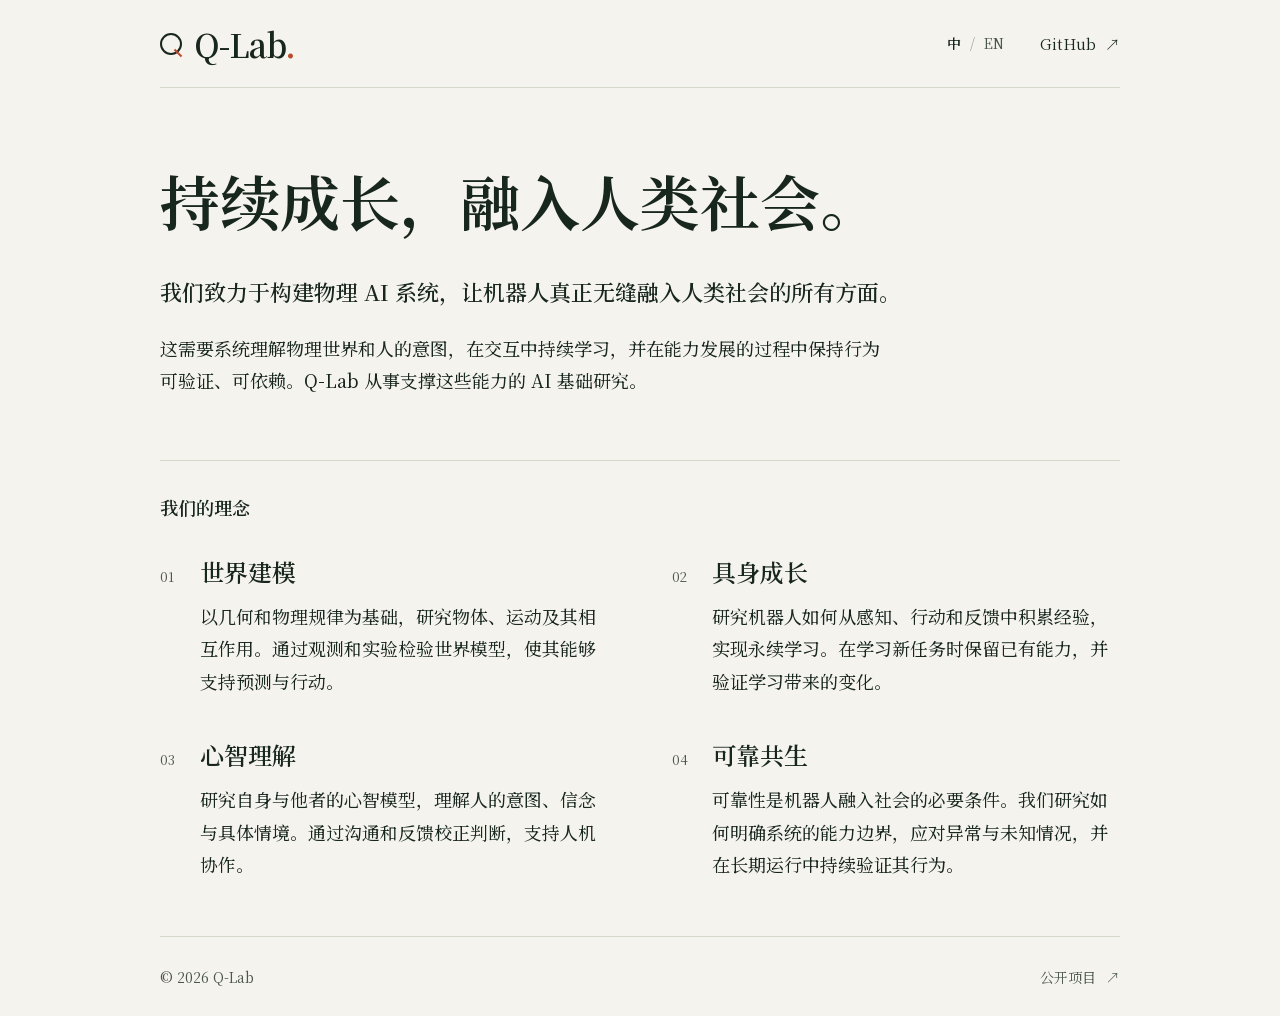
==== index.html @ 6f5ff2e1 "Unify Q-Lab branding and serif typography across the page" ====
<!doctype html>
<html lang="zh-CN">
<head>
  <meta charset="utf-8">
  <meta name="viewport" content="width=device-width, initial-scale=1">
  <meta name="theme-color" content="#f5f3ed">
  <meta property="og:type" content="website">
  <meta property="og:site_name" content="Q-Lab">
  <link rel="icon" href="assets/favicon.svg" type="image/svg+xml">
  <link rel="preload" href="assets/fonts/qlab-serif.woff2?v=cad519ae6835" as="font" type="font/woff2" crossorigin>
  <link rel="stylesheet" href="style.css?v=591c46bcdbbb">
  <script src="main.js" defer></script>
  <title>Q-Lab · 持续成长，融入人类社会</title>
  <meta name="description" content="通过我们的物理 AI 系统，让机器人真正无缝融入人类社会的所有方面。">
  <link rel="canonical" href="https://qlab-ai.org/">
  <meta property="og:title" content="Q-Lab · 持续成长，融入人类社会">
  <meta property="og:description" content="通过我们的物理 AI 系统，让机器人真正无缝融入人类社会的所有方面。">
  <meta property="og:url" content="https://qlab-ai.org/">
</head>
<body data-title-zh="Q-Lab · 持续成长，融入人类社会" data-title-en="Q-Lab · Continual learning, part of human society" data-description-zh="通过我们的物理 AI 系统，让机器人真正无缝融入人类社会的所有方面。" data-description-en="Our vision is to enable robots to integrate seamlessly into every aspect of human society through our physical AI systems.">
  <a class="skip-link" href="#main" data-zh="跳至主要内容" data-en="Skip to content">跳至主要内容</a>
  <header class="header wrap">
    <a class="wordmark" href="#main" aria-label="Q-Lab"><span class="q-mark" aria-hidden="true"></span>Q-Lab<span class="wordmark-dot">.</span></a>
    <div class="header-actions">
      <button class="language" id="language" type="button" aria-label="Switch to English"><span class="language-active">中</span><span class="language-divider">/</span><span>EN</span></button>
      <a class="github-link" href="https://github.com/Qingyan-QLab" target="_blank" rel="noopener noreferrer">GitHub <span aria-hidden="true">↗</span></a>
    </div>
  </header>
  <main id="main" class="wrap">
    <section class="intro" aria-labelledby="hero-title">
      <div class="intro-copy">
        <h1 id="hero-title"><span data-zh="持续成长，" data-en="Learning continually. ">持续成长，</span><span data-zh="融入人类社会。" data-en="Becoming part of human society.">融入人类社会。</span></h1>
        <p class="intro-lead" data-zh="我们致力于构建物理 AI 系统，让机器人真正无缝融入人类社会的所有方面。" data-en="We aim to build physical AI systems that enable robots to integrate seamlessly into every aspect of human society.">我们致力于构建物理 AI 系统，让机器人真正无缝融入人类社会的所有方面。</p>
        <p class="intro-mission" data-zh="这需要系统理解物理世界和人的意图，在交互中持续学习，并在能力发展的过程中保持行为可验证、可依赖。Q-Lab 从事支撑这些能力的 AI 基础研究。" data-en="This requires systems to understand the physical world and human intentions, learn continually through interaction, and remain verifiable and reliable as their capabilities develop. Q-Lab conducts fundamental AI research to support these capabilities.">这需要系统理解物理世界和人的意图，在交互中持续学习，并在能力发展的过程中保持行为可验证、可依赖。Q-Lab 从事支撑这些能力的 AI 基础研究。</p>
      </div>
    </section>
    <section class="philosophy" id="philosophy" aria-labelledby="philosophy-title">
      <h2 id="philosophy-title" data-zh="我们的理念" data-en="Our philosophy">我们的理念</h2>
      <ol class="principles">
      <li class="principle" id="principle-1">
        <span class="item-number" aria-hidden="true">01</span>
        <div>
          <h3 data-zh="世界建模" data-en="World modeling">世界建模</h3>
          <p data-zh="以几何和物理规律为基础，研究物体、运动及其相互作用。通过观测和实验检验世界模型，使其能够支持预测与行动。" data-en="We study objects, motion, and their interactions through geometry and physics. We test world models against observations and experiments to support prediction and action.">以几何和物理规律为基础，研究物体、运动及其相互作用。通过观测和实验检验世界模型，使其能够支持预测与行动。</p>
        </div>
      </li>
      <li class="principle" id="principle-2">
        <span class="item-number" aria-hidden="true">02</span>
        <div>
          <h3 data-zh="具身成长" data-en="Embodied learning">具身成长</h3>
          <p data-zh="研究机器人如何从感知、行动和反馈中积累经验，实现永续学习。在学习新任务时保留已有能力，并验证学习带来的变化。" data-en="We study how robots can learn continually from perception, action, and feedback, retaining existing skills as they acquire new ones and evaluating how their capabilities change.">研究机器人如何从感知、行动和反馈中积累经验，实现永续学习。在学习新任务时保留已有能力，并验证学习带来的变化。</p>
        </div>
      </li>
      <li class="principle" id="principle-3">
        <span class="item-number" aria-hidden="true">03</span>
        <div>
          <h3 data-zh="心智理解" data-en="Understanding minds">心智理解</h3>
          <p data-zh="研究自身与他者的心智模型，理解人的意图、信念与具体情境。通过沟通和反馈校正判断，支持人机协作。" data-en="We study mental models of self and others to understand intentions, beliefs, and context. Communication and feedback help refine these models for human–robot collaboration.">研究自身与他者的心智模型，理解人的意图、信念与具体情境。通过沟通和反馈校正判断，支持人机协作。</p>
        </div>
      </li>
      <li class="principle" id="principle-4">
        <span class="item-number" aria-hidden="true">04</span>
        <div>
          <h3 data-zh="可靠共生" data-en="Reliable coexistence">可靠共生</h3>
          <p data-zh="可靠性是机器人融入社会的必要条件。我们研究如何明确系统的能力边界，应对异常与未知情况，并在长期运行中持续验证其行为。" data-en="Reliability is a prerequisite for robots to become part of society. We study how to establish capability limits, respond to unexpected situations, and verify system behavior over long-term operation.">可靠性是机器人融入社会的必要条件。我们研究如何明确系统的能力边界，应对异常与未知情况，并在长期运行中持续验证其行为。</p>
        </div>
      </li>
      </ol>
    </section>
  </main>
  <footer class="footer wrap">
    <p>© 2026 Q-Lab</p>
    <a href="https://github.com/Qingyan-QLab" target="_blank" rel="noopener noreferrer"><span data-zh="公开项目" data-en="Public projects">公开项目</span> <span aria-hidden="true">↗</span></a>
  </footer>
</body>
</html>
---- style.css ----
@charset "UTF-8";
/* Self-hosted, OFL-licensed subsets. Sources and regeneration: assets/fonts/README.md. */
@font-face {
  font-family: "QLab Serif";
  src: url("assets/fonts/qlab-serif.woff2?v=cad519ae6835") format("woff2");
  font-style: normal;
  font-weight: 400 650;
  font-display: swap;
}
@font-face {
  font-family: "QLab Sans Latin";
  src: url("assets/fonts/qlab-sans-latin.woff2?v=7b666ec0c688") format("woff2");
  font-style: normal;
  font-weight: 400 600;
  font-display: swap;
}
@font-face {
  font-family: "QLab Sans CN";
  src: url("assets/fonts/qlab-sans-cn.woff2?v=bc4d0d1b5188") format("woff2");
  font-style: normal;
  font-weight: 400 600;
  font-display: swap;
}
:root {
  --paper: #f5f3ed;
  --ink: #18271e;
  --muted: #4b564c;
  --line: #d4d8cb;
  --accent: #bb4b2a;
  --sans: "QLab Sans Latin", "QLab Sans CN", "PingFang SC", "Microsoft YaHei", sans-serif;
  --display: "QLab Serif", "Songti SC", Georgia, "SimSun", serif;
}
* { box-sizing: border-box; }
html { scroll-behavior: smooth; }
body {
  margin: 0;
  background: var(--paper);
  color: var(--ink);
  font-family: var(--display);
  font-size: 1.125rem;
  line-height: 1.8;
  font-weight: 450;
  font-synthesis: none;
  -webkit-font-smoothing: antialiased;
}
a { color: inherit; text-decoration: none; }
a:hover { color: var(--accent); }
button { font: inherit; color: inherit; cursor: pointer; }
a, button { -webkit-tap-highlight-color: transparent; }
a:focus-visible, button:focus-visible { outline: 2px solid var(--accent); outline-offset: 6px; }
::selection { background: #e8c5ae; color: var(--ink); }
.wrap { width: min(60rem, calc(100% - clamp(2.5rem, 8vw, 6rem))); margin-inline: auto; }
.header { min-height: 5.5rem; display: flex; align-items: center; justify-content: space-between; border-bottom: 1px solid var(--line); font-family: var(--display); font-weight: 400; }
.wordmark { display: inline-flex; align-items: center; font-size: 2rem; font-weight: 600; line-height: 1; letter-spacing: -.035em; }
.wordmark-dot { color: var(--accent); }
.q-mark { position: relative; width: 22px; height: 22px; margin-right: 12px; border: 2px solid var(--ink); border-radius: 50%; }
.q-mark::after { content: ""; position: absolute; height: 10px; width: 2px; bottom: -5px; right: 1px; background: var(--accent); transform: rotate(-45deg); }
.header-actions { display: flex; gap: 2rem; align-items: center; }
.language { display: flex; gap: 9px; align-items: center; min-height: 44px; border: 0; background: transparent; color: var(--muted); font-size: .875rem; line-height: 1.5; padding: 10px 4px; }
.language-active { color: var(--ink); font-weight: 600; }
.language-divider { color: #969d91; }
.github-link { display: flex; align-items: center; gap: 9px; min-height: 44px; font-size: .9375rem; }
.skip-link { position: fixed; top: 12px; left: 16px; z-index: 100; padding: 14px 20px; background: var(--ink); color: white; transform: translateY(-180%); }
.skip-link:focus { transform: translateY(0); }
.intro { padding-block: 4.5rem 4rem; }
h1 { font-family: var(--display); font-size: clamp(2.125rem, 5.8vw, 3.75rem); font-weight: 650; line-height: 1.35; letter-spacing: normal; margin: 0 0 2rem; text-wrap: balance; }
/* Keep each short clause together when possible; wrap only when space requires it. */
h1 span { display: inline-block; max-width: 100%; }
.intro-lead, .intro-mission { margin: 0; }
.intro-lead { max-width: 34em; font-size: 1.375rem; font-weight: 550; line-height: 1.75; }
.intro-mission { max-width: 40em; font-size: 1.125rem; line-height: 1.8; margin-top: 1.25rem; }
.philosophy { border-top: 1px solid var(--line); padding-block: 2rem 3.5rem; }
.philosophy h2 { font-size: 1.125rem; line-height: 1.6; font-weight: 600; margin: 0 0 2rem; color: var(--ink); }
.principles { display: grid; grid-template-columns: repeat(2, minmax(0, 1fr)); column-gap: 4rem; row-gap: 2.5rem; padding: 0; margin: 0; list-style: none; }
.principle { display: grid; grid-template-columns: 1.5rem minmax(0, 1fr); column-gap: 1rem; align-items: baseline; }
.item-number { font: 400 .8125rem/1.5 var(--display); font-variant-numeric: tabular-nums; color: var(--muted); }
.principle h3 { font-size: 1.5rem; font-weight: 600; line-height: 1.5; letter-spacing: normal; margin: 0 0 .625rem; }
.principle p { font-size: 1.125rem; line-height: 1.8; margin: 0; }
.footer { border-top: 1px solid var(--line); min-height: 5rem; display: flex; align-items: center; justify-content: space-between; gap: 1.5rem; color: var(--muted); font: 400 .875rem/1.6 var(--display); }
.footer p { margin: 0; }
.footer a { display: inline-flex; align-items: center; gap: 10px; min-height: 44px; }
/* Chinese uses full-width punctuation and its natural glyph spacing. */
html[lang="zh-CN"] { line-break: strict; word-break: normal; }
/* Latin and Han text need different measures and vertical rhythms. */
html[lang="en"] body { font-weight: 400; }
html[lang="en"] h1 { font-size: clamp(2rem, 5.6vw, 3.5rem); line-height: 1.18; letter-spacing: -.012em; }
html[lang="en"] h1 span { display: block; }
html[lang="en"] .intro-lead { max-width: 62ch; font-size: 1.375rem; font-weight: 500; line-height: 1.55; }
html[lang="en"] .intro-mission { max-width: 68ch; font-size: 1.25rem; line-height: 1.6; }
html[lang="en"] .principle h3 { font-size: 1.5rem; line-height: 1.3; }
html[lang="en"] .principle p { font-size: 1.25rem; line-height: 1.55; }
@media (max-width: 48rem) {
  .header { min-height: 4.75rem; }
  .intro { padding-block: 3rem; }
  .principles { column-gap: 2rem; }
  .principle { column-gap: .75rem; }
}
@media (max-width: 40rem) {
  .header-actions { gap: 1.25rem; }
  .wordmark { font-size: 1.75rem; }
  .q-mark { width: 19px; height: 19px; margin-right: 9px; }
  .intro { padding-block: 2.5rem; }
  h1 { margin-bottom: 1.5rem; }
  .intro-lead { font-size: 1.25rem; }
  .philosophy { padding-block: 1.75rem 2.5rem; }
  .philosophy h2 { margin-bottom: 1.75rem; }
  .principles { grid-template-columns: 1fr; row-gap: 2rem; }
  html[lang="en"] .intro-lead { font-size: 1.25rem; }
  html[lang="en"] .intro-mission, html[lang="en"] .principle p { font-size: 1.1875rem; }
}
@media (prefers-reduced-motion: reduce) { html { scroll-behavior: auto; } }
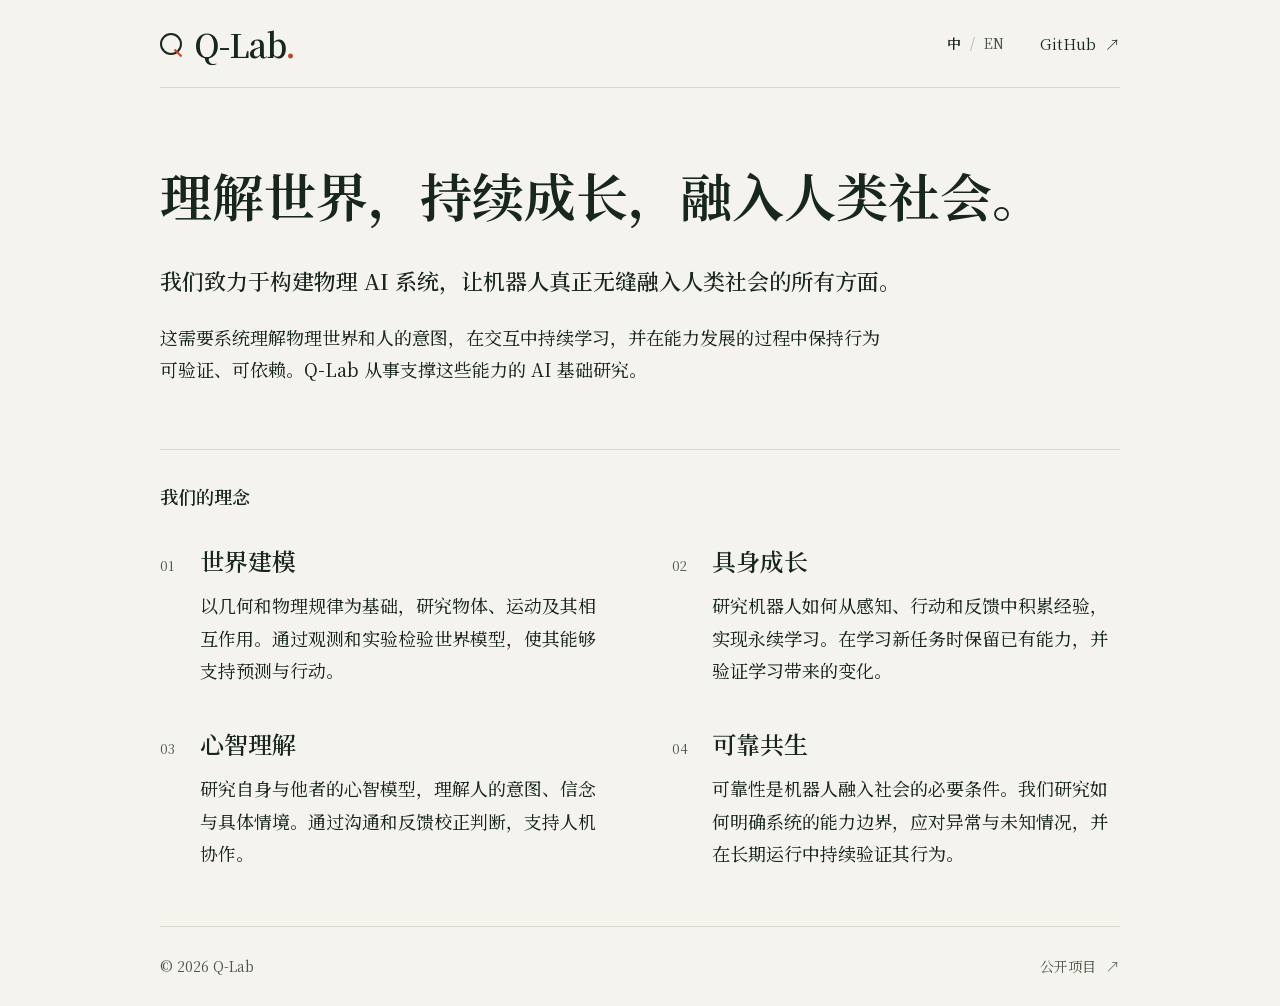
==== commit 815a7d75: "Add understanding the world to the bilingual Q-Lab headline" ====
--- a/index.html
+++ b/index.html
@@ -8,16 +8,16 @@
   <meta property="og:site_name" content="Q-Lab">
   <link rel="icon" href="assets/favicon.svg" type="image/svg+xml">
   <link rel="preload" href="assets/fonts/qlab-serif.woff2?v=cad519ae6835" as="font" type="font/woff2" crossorigin>
-  <link rel="stylesheet" href="style.css?v=591c46bcdbbb">
+  <link rel="stylesheet" href="style.css?v=24652626b5b6">
   <script src="main.js" defer></script>
-  <title>Q-Lab · 持续成长，融入人类社会</title>
+  <title>Q-Lab · 理解世界，持续成长，融入人类社会</title>
   <meta name="description" content="通过我们的物理 AI 系统，让机器人真正无缝融入人类社会的所有方面。">
   <link rel="canonical" href="https://qlab-ai.org/">
-  <meta property="og:title" content="Q-Lab · 持续成长，融入人类社会">
+  <meta property="og:title" content="Q-Lab · 理解世界，持续成长，融入人类社会">
   <meta property="og:description" content="通过我们的物理 AI 系统，让机器人真正无缝融入人类社会的所有方面。">
   <meta property="og:url" content="https://qlab-ai.org/">
 </head>
-<body data-title-zh="Q-Lab · 持续成长，融入人类社会" data-title-en="Q-Lab · Continual learning, part of human society" data-description-zh="通过我们的物理 AI 系统，让机器人真正无缝融入人类社会的所有方面。" data-description-en="Our vision is to enable robots to integrate seamlessly into every aspect of human society through our physical AI systems.">
+<body data-title-zh="Q-Lab · 理解世界，持续成长，融入人类社会" data-title-en="Q-Lab · Understanding the world, learning continually, becoming part of human society" data-description-zh="通过我们的物理 AI 系统，让机器人真正无缝融入人类社会的所有方面。" data-description-en="Our vision is to enable robots to integrate seamlessly into every aspect of human society through our physical AI systems.">
   <a class="skip-link" href="#main" data-zh="跳至主要内容" data-en="Skip to content">跳至主要内容</a>
   <header class="header wrap">
     <a class="wordmark" href="#main" aria-label="Q-Lab"><span class="q-mark" aria-hidden="true"></span>Q-Lab<span class="wordmark-dot">.</span></a>
@@ -29,7 +29,7 @@
   <main id="main" class="wrap">
     <section class="intro" aria-labelledby="hero-title">
       <div class="intro-copy">
-        <h1 id="hero-title"><span data-zh="持续成长，" data-en="Learning continually. ">持续成长，</span><span data-zh="融入人类社会。" data-en="Becoming part of human society.">融入人类社会。</span></h1>
+        <h1 id="hero-title"><span data-zh="理解世界，" data-en="Understanding the world. ">理解世界，</span><span data-zh="持续成长，" data-en="Learning continually. ">持续成长，</span><span data-zh="融入人类社会。" data-en="Becoming part of human society.">融入人类社会。</span></h1>
         <p class="intro-lead" data-zh="我们致力于构建物理 AI 系统，让机器人真正无缝融入人类社会的所有方面。" data-en="We aim to build physical AI systems that enable robots to integrate seamlessly into every aspect of human society.">我们致力于构建物理 AI 系统，让机器人真正无缝融入人类社会的所有方面。</p>
         <p class="intro-mission" data-zh="这需要系统理解物理世界和人的意图，在交互中持续学习，并在能力发展的过程中保持行为可验证、可依赖。Q-Lab 从事支撑这些能力的 AI 基础研究。" data-en="This requires systems to understand the physical world and human intentions, learn continually through interaction, and remain verifiable and reliable as their capabilities develop. Q-Lab conducts fundamental AI research to support these capabilities.">这需要系统理解物理世界和人的意图，在交互中持续学习，并在能力发展的过程中保持行为可验证、可依赖。Q-Lab 从事支撑这些能力的 AI 基础研究。</p>
       </div>
--- a/style.css
+++ b/style.css
@@ -63,7 +63,7 @@
 .skip-link { position: fixed; top: 12px; left: 16px; z-index: 100; padding: 14px 20px; background: var(--ink); color: white; transform: translateY(-180%); }
 .skip-link:focus { transform: translateY(0); }
 .intro { padding-block: 4.5rem 4rem; }
-h1 { font-family: var(--display); font-size: clamp(2.125rem, 5.8vw, 3.75rem); font-weight: 650; line-height: 1.35; letter-spacing: normal; margin: 0 0 2rem; text-wrap: balance; }
+h1 { font-family: var(--display); font-size: clamp(2.125rem, 5vw, 3.25rem); font-weight: 650; line-height: 1.35; letter-spacing: normal; margin: 0 0 2rem; text-wrap: balance; }
 /* Keep each short clause together when possible; wrap only when space requires it. */
 h1 span { display: inline-block; max-width: 100%; }
 .intro-lead, .intro-mission { margin: 0; }
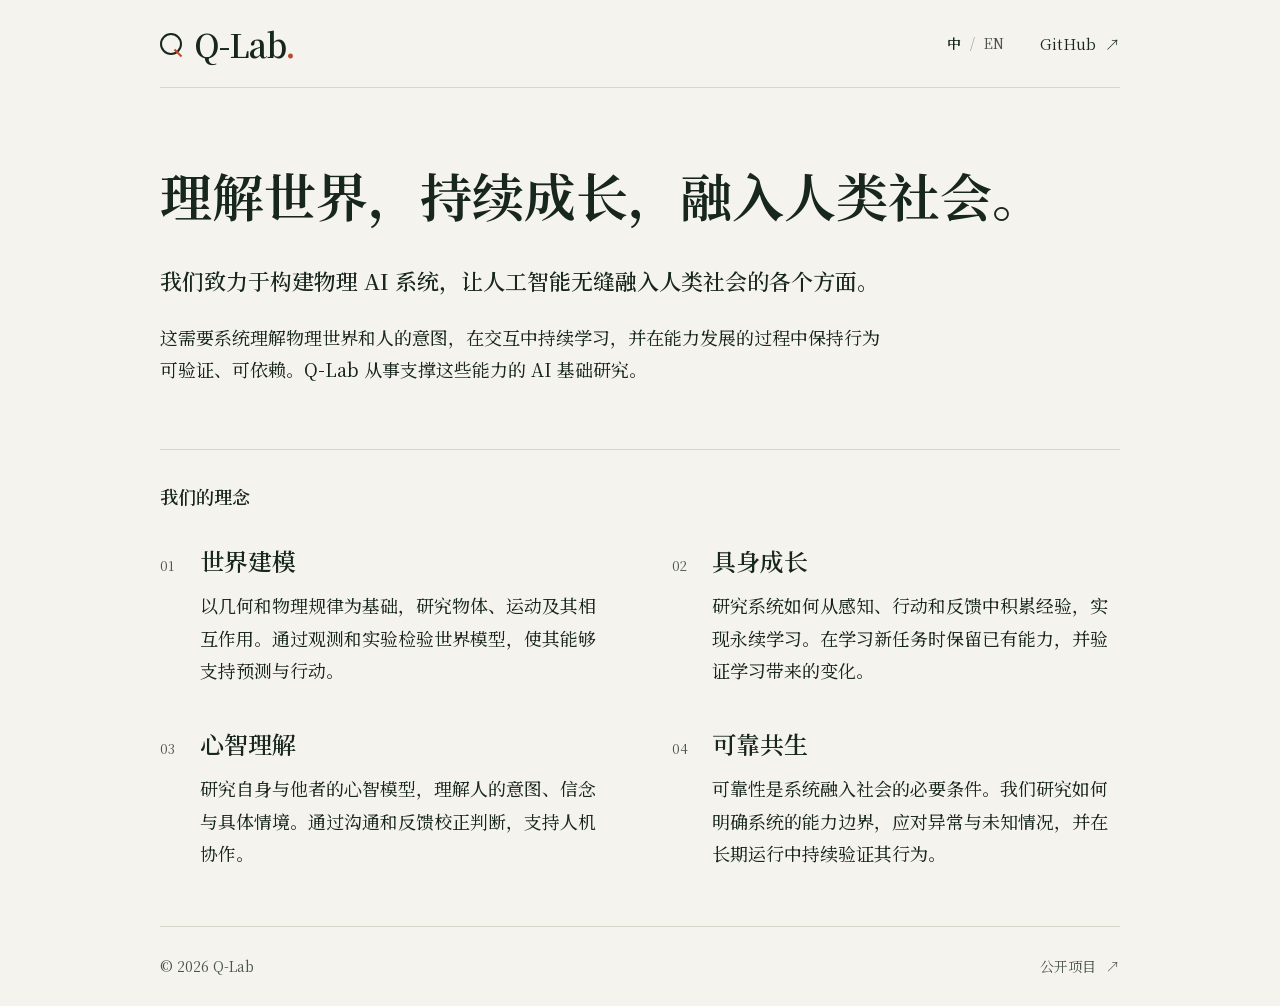
==== commit c1bb5059: "Broaden bilingual vision from robots to artificial intelligence" ====
--- a/index.html
+++ b/index.html
@@ -7,17 +7,17 @@
   <meta property="og:type" content="website">
   <meta property="og:site_name" content="Q-Lab">
   <link rel="icon" href="assets/favicon.svg" type="image/svg+xml">
-  <link rel="preload" href="assets/fonts/qlab-serif.woff2?v=cad519ae6835" as="font" type="font/woff2" crossorigin>
-  <link rel="stylesheet" href="style.css?v=24652626b5b6">
+  <link rel="preload" href="assets/fonts/qlab-serif.woff2?v=d0a17ce91c85" as="font" type="font/woff2" crossorigin>
+  <link rel="stylesheet" href="style.css?v=ff3d44abcc93">
   <script src="main.js" defer></script>
   <title>Q-Lab · 理解世界，持续成长，融入人类社会</title>
-  <meta name="description" content="通过我们的物理 AI 系统，让机器人真正无缝融入人类社会的所有方面。">
+  <meta name="description" content="我们致力于构建物理 AI 系统，让人工智能无缝融入人类社会的各个方面。">
   <link rel="canonical" href="https://qlab-ai.org/">
   <meta property="og:title" content="Q-Lab · 理解世界，持续成长，融入人类社会">
-  <meta property="og:description" content="通过我们的物理 AI 系统，让机器人真正无缝融入人类社会的所有方面。">
+  <meta property="og:description" content="我们致力于构建物理 AI 系统，让人工智能无缝融入人类社会的各个方面。">
   <meta property="og:url" content="https://qlab-ai.org/">
 </head>
-<body data-title-zh="Q-Lab · 理解世界，持续成长，融入人类社会" data-title-en="Q-Lab · Understanding the world, learning continually, becoming part of human society" data-description-zh="通过我们的物理 AI 系统，让机器人真正无缝融入人类社会的所有方面。" data-description-en="Our vision is to enable robots to integrate seamlessly into every aspect of human society through our physical AI systems.">
+<body data-title-zh="Q-Lab · 理解世界，持续成长，融入人类社会" data-title-en="Q-Lab · Understanding the world, learning continually, becoming part of human society" data-description-zh="我们致力于构建物理 AI 系统，让人工智能无缝融入人类社会的各个方面。" data-description-en="We aim to build physical AI systems that enable artificial intelligence to integrate seamlessly into every aspect of human society.">
   <a class="skip-link" href="#main" data-zh="跳至主要内容" data-en="Skip to content">跳至主要内容</a>
   <header class="header wrap">
     <a class="wordmark" href="#main" aria-label="Q-Lab"><span class="q-mark" aria-hidden="true"></span>Q-Lab<span class="wordmark-dot">.</span></a>
@@ -30,7 +30,7 @@
     <section class="intro" aria-labelledby="hero-title">
       <div class="intro-copy">
         <h1 id="hero-title"><span data-zh="理解世界，" data-en="Understanding the world. ">理解世界，</span><span data-zh="持续成长，" data-en="Learning continually. ">持续成长，</span><span data-zh="融入人类社会。" data-en="Becoming part of human society.">融入人类社会。</span></h1>
-        <p class="intro-lead" data-zh="我们致力于构建物理 AI 系统，让机器人真正无缝融入人类社会的所有方面。" data-en="We aim to build physical AI systems that enable robots to integrate seamlessly into every aspect of human society.">我们致力于构建物理 AI 系统，让机器人真正无缝融入人类社会的所有方面。</p>
+        <p class="intro-lead" data-zh="我们致力于构建物理 AI 系统，让人工智能无缝融入人类社会的各个方面。" data-en="We aim to build physical AI systems that enable artificial intelligence to integrate seamlessly into every aspect of human society.">我们致力于构建物理 AI 系统，让人工智能无缝融入人类社会的各个方面。</p>
         <p class="intro-mission" data-zh="这需要系统理解物理世界和人的意图，在交互中持续学习，并在能力发展的过程中保持行为可验证、可依赖。Q-Lab 从事支撑这些能力的 AI 基础研究。" data-en="This requires systems to understand the physical world and human intentions, learn continually through interaction, and remain verifiable and reliable as their capabilities develop. Q-Lab conducts fundamental AI research to support these capabilities.">这需要系统理解物理世界和人的意图，在交互中持续学习，并在能力发展的过程中保持行为可验证、可依赖。Q-Lab 从事支撑这些能力的 AI 基础研究。</p>
       </div>
     </section>
@@ -48,21 +48,21 @@
         <span class="item-number" aria-hidden="true">02</span>
         <div>
           <h3 data-zh="具身成长" data-en="Embodied learning">具身成长</h3>
-          <p data-zh="研究机器人如何从感知、行动和反馈中积累经验，实现永续学习。在学习新任务时保留已有能力，并验证学习带来的变化。" data-en="We study how robots can learn continually from perception, action, and feedback, retaining existing skills as they acquire new ones and evaluating how their capabilities change.">研究机器人如何从感知、行动和反馈中积累经验，实现永续学习。在学习新任务时保留已有能力，并验证学习带来的变化。</p>
+          <p data-zh="研究系统如何从感知、行动和反馈中积累经验，实现永续学习。在学习新任务时保留已有能力，并验证学习带来的变化。" data-en="We study how systems can learn continually from perception, action, and feedback, retaining existing skills as they acquire new ones and evaluating how their capabilities change.">研究系统如何从感知、行动和反馈中积累经验，实现永续学习。在学习新任务时保留已有能力，并验证学习带来的变化。</p>
         </div>
       </li>
       <li class="principle" id="principle-3">
         <span class="item-number" aria-hidden="true">03</span>
         <div>
           <h3 data-zh="心智理解" data-en="Understanding minds">心智理解</h3>
-          <p data-zh="研究自身与他者的心智模型，理解人的意图、信念与具体情境。通过沟通和反馈校正判断，支持人机协作。" data-en="We study mental models of self and others to understand intentions, beliefs, and context. Communication and feedback help refine these models for human–robot collaboration.">研究自身与他者的心智模型，理解人的意图、信念与具体情境。通过沟通和反馈校正判断，支持人机协作。</p>
+          <p data-zh="研究自身与他者的心智模型，理解人的意图、信念与具体情境。通过沟通和反馈校正判断，支持人机协作。" data-en="We study mental models of self and others to understand intentions, beliefs, and context. Communication and feedback help refine these models for human–AI collaboration.">研究自身与他者的心智模型，理解人的意图、信念与具体情境。通过沟通和反馈校正判断，支持人机协作。</p>
         </div>
       </li>
       <li class="principle" id="principle-4">
         <span class="item-number" aria-hidden="true">04</span>
         <div>
           <h3 data-zh="可靠共生" data-en="Reliable coexistence">可靠共生</h3>
-          <p data-zh="可靠性是机器人融入社会的必要条件。我们研究如何明确系统的能力边界，应对异常与未知情况，并在长期运行中持续验证其行为。" data-en="Reliability is a prerequisite for robots to become part of society. We study how to establish capability limits, respond to unexpected situations, and verify system behavior over long-term operation.">可靠性是机器人融入社会的必要条件。我们研究如何明确系统的能力边界，应对异常与未知情况，并在长期运行中持续验证其行为。</p>
+          <p data-zh="可靠性是系统融入社会的必要条件。我们研究如何明确系统的能力边界，应对异常与未知情况，并在长期运行中持续验证其行为。" data-en="Reliability is a prerequisite for AI systems to become part of society. We study how to establish capability limits, respond to unexpected situations, and verify system behavior over long-term operation.">可靠性是系统融入社会的必要条件。我们研究如何明确系统的能力边界，应对异常与未知情况，并在长期运行中持续验证其行为。</p>
         </div>
       </li>
       </ol>
--- a/style.css
+++ b/style.css
@@ -2,7 +2,7 @@
 /* Self-hosted, OFL-licensed subsets. Sources and regeneration: assets/fonts/README.md. */
 @font-face {
   font-family: "QLab Serif";
-  src: url("assets/fonts/qlab-serif.woff2?v=cad519ae6835") format("woff2");
+  src: url("assets/fonts/qlab-serif.woff2?v=d0a17ce91c85") format("woff2");
   font-style: normal;
   font-weight: 400 650;
   font-display: swap;
@@ -16,7 +16,7 @@
 }
 @font-face {
   font-family: "QLab Sans CN";
-  src: url("assets/fonts/qlab-sans-cn.woff2?v=bc4d0d1b5188") format("woff2");
+  src: url("assets/fonts/qlab-sans-cn.woff2?v=a9d36b8af7d1") format("woff2");
   font-style: normal;
   font-weight: 400 600;
   font-display: swap;
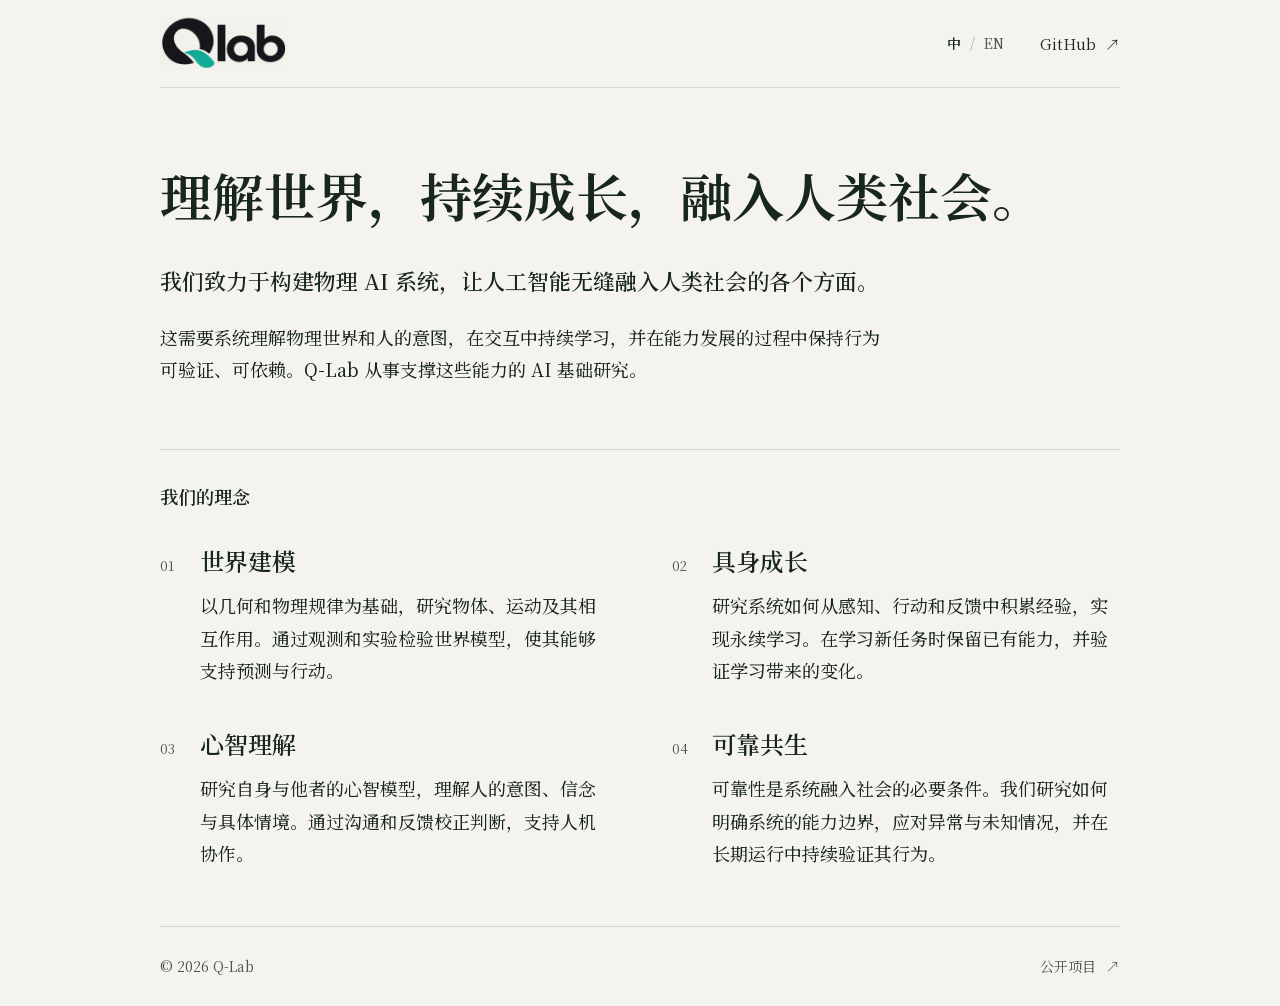
==== commit 6711371f: "Use the official Q-Lab logo in the site header" ====
--- a/index.html
+++ b/index.html
@@ -8,7 +8,7 @@
   <meta property="og:site_name" content="Q-Lab">
   <link rel="icon" href="assets/favicon.svg" type="image/svg+xml">
   <link rel="preload" href="assets/fonts/qlab-serif.woff2?v=d0a17ce91c85" as="font" type="font/woff2" crossorigin>
-  <link rel="stylesheet" href="style.css?v=ff3d44abcc93">
+  <link rel="stylesheet" href="style.css?v=d84a7d20355e">
   <script src="main.js" defer></script>
   <title>Q-Lab · 理解世界，持续成长，融入人类社会</title>
   <meta name="description" content="我们致力于构建物理 AI 系统，让人工智能无缝融入人类社会的各个方面。">
@@ -20,7 +20,7 @@
 <body data-title-zh="Q-Lab · 理解世界，持续成长，融入人类社会" data-title-en="Q-Lab · Understanding the world, learning continually, becoming part of human society" data-description-zh="我们致力于构建物理 AI 系统，让人工智能无缝融入人类社会的各个方面。" data-description-en="We aim to build physical AI systems that enable artificial intelligence to integrate seamlessly into every aspect of human society.">
   <a class="skip-link" href="#main" data-zh="跳至主要内容" data-en="Skip to content">跳至主要内容</a>
   <header class="header wrap">
-    <a class="wordmark" href="#main" aria-label="Q-Lab"><span class="q-mark" aria-hidden="true"></span>Q-Lab<span class="wordmark-dot">.</span></a>
+    <a class="wordmark" href="#main" aria-label="Q-Lab"><span class="brand-logo"><img src="assets/qlab-logo.png" alt="Q-Lab" width="1536" height="1024" decoding="async"></span></a>
     <div class="header-actions">
       <button class="language" id="language" type="button" aria-label="Switch to English"><span class="language-active">中</span><span class="language-divider">/</span><span>EN</span></button>
       <a class="github-link" href="https://github.com/Qingyan-QLab" target="_blank" rel="noopener noreferrer">GitHub <span aria-hidden="true">↗</span></a>
--- a/style.css
+++ b/style.css
@@ -51,10 +51,10 @@
 ::selection { background: #e8c5ae; color: var(--ink); }
 .wrap { width: min(60rem, calc(100% - clamp(2.5rem, 8vw, 6rem))); margin-inline: auto; }
 .header { min-height: 5.5rem; display: flex; align-items: center; justify-content: space-between; border-bottom: 1px solid var(--line); font-family: var(--display); font-weight: 400; }
-.wordmark { display: inline-flex; align-items: center; font-size: 2rem; font-weight: 600; line-height: 1; letter-spacing: -.035em; }
-.wordmark-dot { color: var(--accent); }
-.q-mark { position: relative; width: 22px; height: 22px; margin-right: 12px; border: 2px solid var(--ink); border-radius: 50%; }
-.q-mark::after { content: ""; position: absolute; height: 10px; width: 2px; bottom: -5px; right: 1px; background: var(--accent); transform: rotate(-45deg); }
+/* Frame the supplied logo's white margins without altering the original artwork. */
+.wordmark { display: inline-flex; align-items: center; flex-shrink: 0; min-height: 44px; }
+.brand-logo { position: relative; display: block; width: 128px; aspect-ratio: 1100 / 460; overflow: hidden; mix-blend-mode: multiply; }
+.brand-logo img { position: absolute; display: block; width: 139.636364%; max-width: none; height: auto; left: -20%; top: -58.695652%; }
 .header-actions { display: flex; gap: 2rem; align-items: center; }
 .language { display: flex; gap: 9px; align-items: center; min-height: 44px; border: 0; background: transparent; color: var(--muted); font-size: .875rem; line-height: 1.5; padding: 10px 4px; }
 .language-active { color: var(--ink); font-weight: 600; }
@@ -97,8 +97,7 @@
 }
 @media (max-width: 40rem) {
   .header-actions { gap: 1.25rem; }
-  .wordmark { font-size: 1.75rem; }
-  .q-mark { width: 19px; height: 19px; margin-right: 9px; }
+  .brand-logo { width: 108px; }
   .intro { padding-block: 2.5rem; }
   h1 { margin-bottom: 1.5rem; }
   .intro-lead { font-size: 1.25rem; }
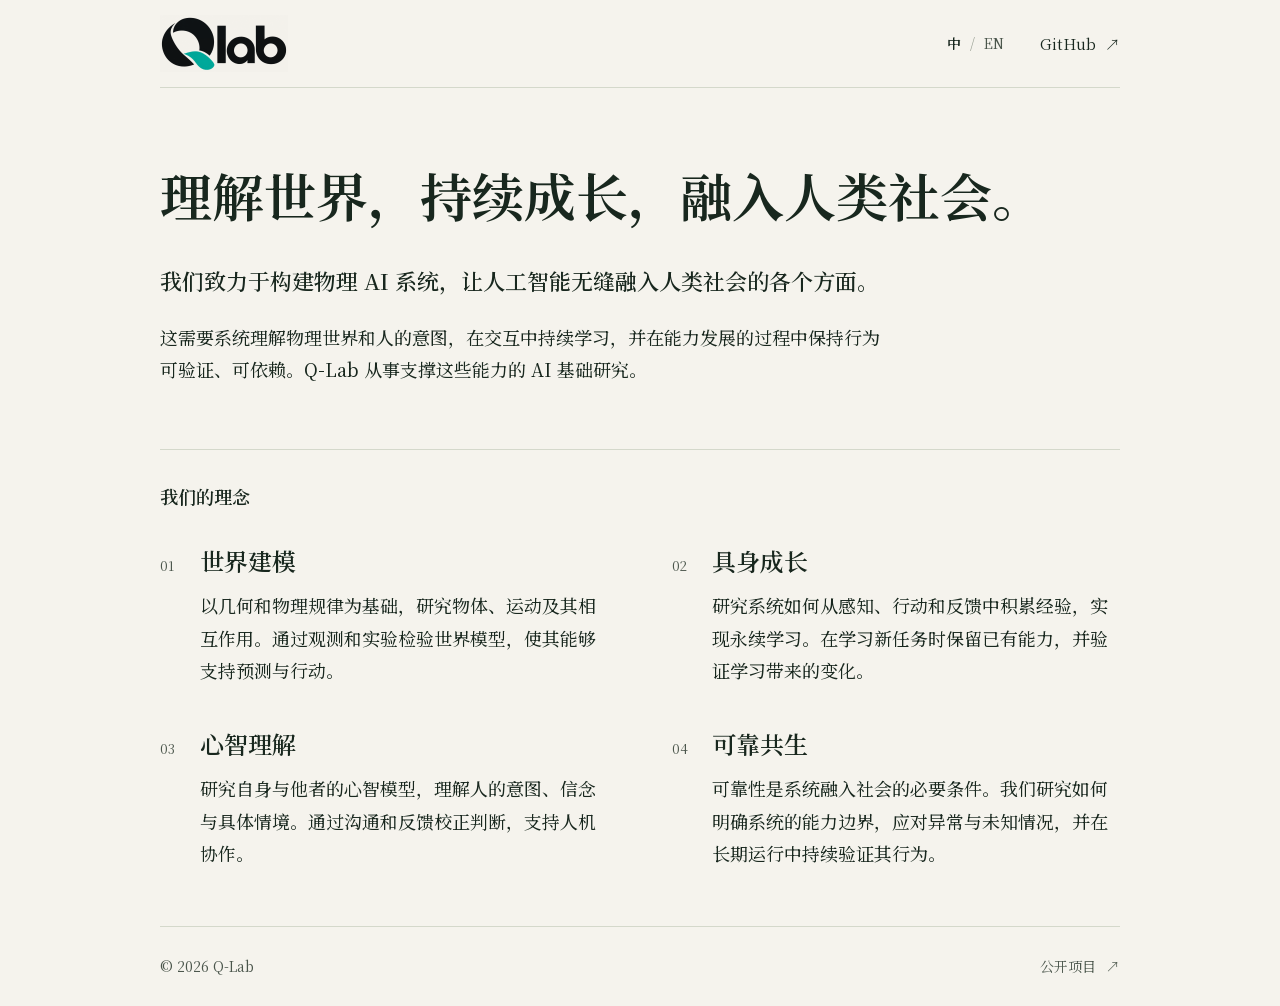
==== commit 60e92383: "Update header to the revised official Q-Lab logo" ====
--- a/index.html
+++ b/index.html
@@ -8,7 +8,7 @@
   <meta property="og:site_name" content="Q-Lab">
   <link rel="icon" href="assets/favicon.svg" type="image/svg+xml">
   <link rel="preload" href="assets/fonts/qlab-serif.woff2?v=d0a17ce91c85" as="font" type="font/woff2" crossorigin>
-  <link rel="stylesheet" href="style.css?v=d84a7d20355e">
+  <link rel="stylesheet" href="style.css?v=d3b805718bec">
   <script src="main.js" defer></script>
   <title>Q-Lab · 理解世界，持续成长，融入人类社会</title>
   <meta name="description" content="我们致力于构建物理 AI 系统，让人工智能无缝融入人类社会的各个方面。">
@@ -20,7 +20,7 @@
 <body data-title-zh="Q-Lab · 理解世界，持续成长，融入人类社会" data-title-en="Q-Lab · Understanding the world, learning continually, becoming part of human society" data-description-zh="我们致力于构建物理 AI 系统，让人工智能无缝融入人类社会的各个方面。" data-description-en="We aim to build physical AI systems that enable artificial intelligence to integrate seamlessly into every aspect of human society.">
   <a class="skip-link" href="#main" data-zh="跳至主要内容" data-en="Skip to content">跳至主要内容</a>
   <header class="header wrap">
-    <a class="wordmark" href="#main" aria-label="Q-Lab"><span class="brand-logo"><img src="assets/qlab-logo.png" alt="Q-Lab" width="1536" height="1024" decoding="async"></span></a>
+    <a class="wordmark" href="#main" aria-label="Q-Lab"><span class="brand-logo"><img src="assets/qlab-logo.png?v=f301ed1152c4" alt="Q-Lab" width="1536" height="1024" decoding="async"></span></a>
     <div class="header-actions">
       <button class="language" id="language" type="button" aria-label="Switch to English"><span class="language-active">中</span><span class="language-divider">/</span><span>EN</span></button>
       <a class="github-link" href="https://github.com/Qingyan-QLab" target="_blank" rel="noopener noreferrer">GitHub <span aria-hidden="true">↗</span></a>
--- a/style.css
+++ b/style.css
@@ -51,10 +51,10 @@
 ::selection { background: #e8c5ae; color: var(--ink); }
 .wrap { width: min(60rem, calc(100% - clamp(2.5rem, 8vw, 6rem))); margin-inline: auto; }
 .header { min-height: 5.5rem; display: flex; align-items: center; justify-content: space-between; border-bottom: 1px solid var(--line); font-family: var(--display); font-weight: 400; }
-/* Frame the supplied logo's white margins without altering the original artwork. */
+/* Show the upper color variant from the supplied two-version logo sheet. */
 .wordmark { display: inline-flex; align-items: center; flex-shrink: 0; min-height: 44px; }
-.brand-logo { position: relative; display: block; width: 128px; aspect-ratio: 1100 / 460; overflow: hidden; mix-blend-mode: multiply; }
-.brand-logo img { position: absolute; display: block; width: 139.636364%; max-width: none; height: auto; left: -20%; top: -58.695652%; }
+.brand-logo { position: relative; display: block; width: 128px; aspect-ratio: 1024 / 460; overflow: hidden; mix-blend-mode: multiply; }
+.brand-logo img { position: absolute; display: block; width: 150%; max-width: none; height: auto; left: -25%; top: -10.869565%; }
 .header-actions { display: flex; gap: 2rem; align-items: center; }
 .language { display: flex; gap: 9px; align-items: center; min-height: 44px; border: 0; background: transparent; color: var(--muted); font-size: .875rem; line-height: 1.5; padding: 10px 4px; }
 .language-active { color: var(--ink); font-weight: 600; }
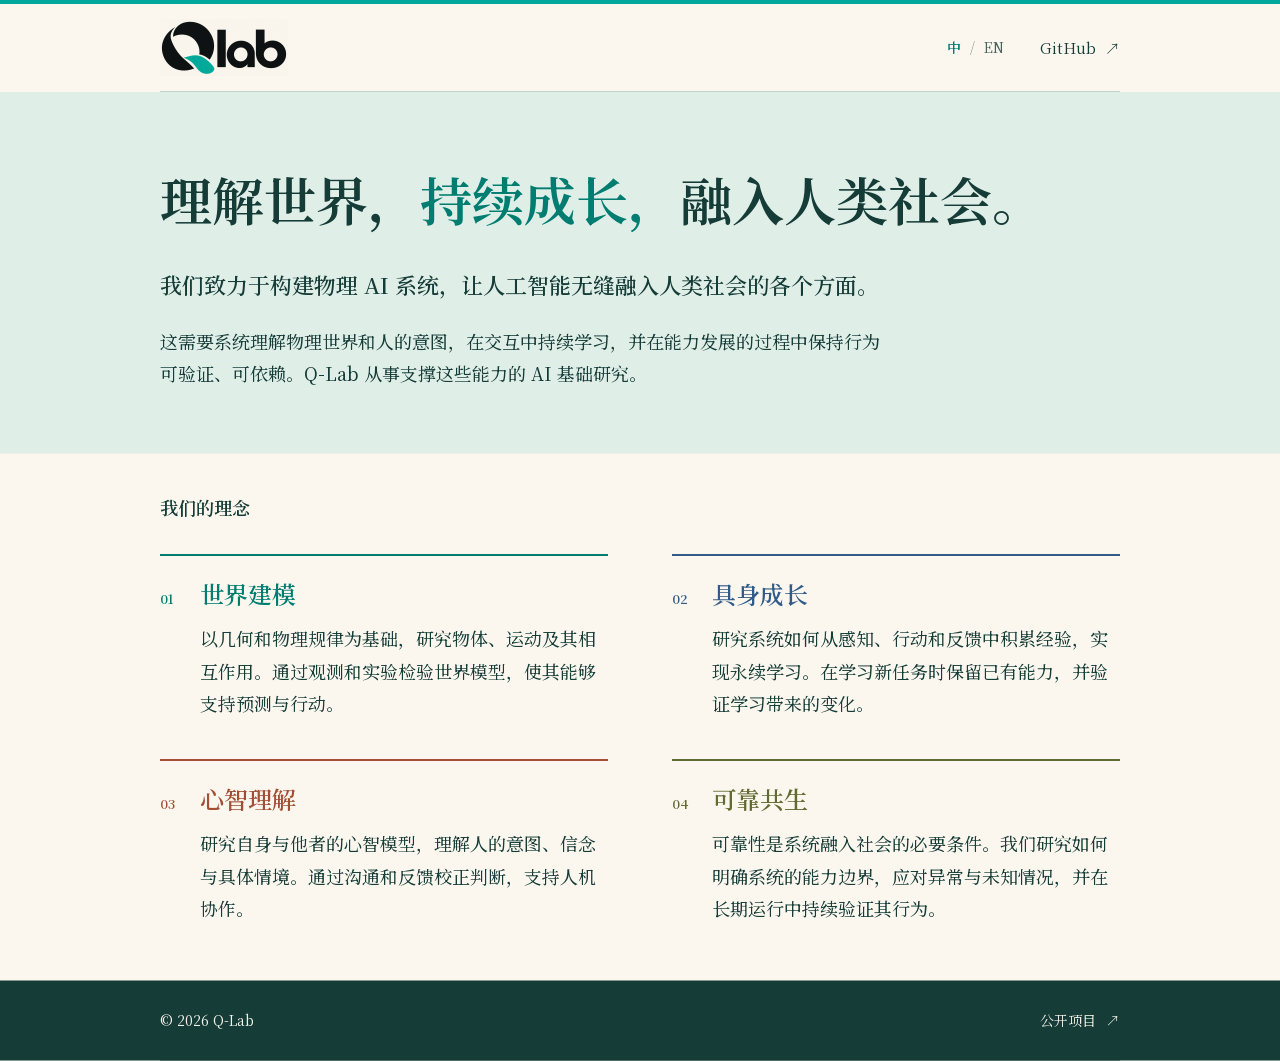
==== commit 6b1e0671: "Add teal-led color hierarchy to the bilingual homepage" ====
--- a/index.html
+++ b/index.html
@@ -3,12 +3,12 @@
 <head>
   <meta charset="utf-8">
   <meta name="viewport" content="width=device-width, initial-scale=1">
-  <meta name="theme-color" content="#f5f3ed">
+  <meta name="theme-color" content="#fbf7ef">
   <meta property="og:type" content="website">
   <meta property="og:site_name" content="Q-Lab">
   <link rel="icon" href="assets/favicon.svg" type="image/svg+xml">
   <link rel="preload" href="assets/fonts/qlab-serif.woff2?v=d0a17ce91c85" as="font" type="font/woff2" crossorigin>
-  <link rel="stylesheet" href="style.css?v=d3b805718bec">
+  <link rel="stylesheet" href="style.css?v=8f4b3980b1e8">
   <script src="main.js" defer></script>
   <title>Q-Lab · 理解世界，持续成长，融入人类社会</title>
   <meta name="description" content="我们致力于构建物理 AI 系统，让人工智能无缝融入人类社会的各个方面。">
--- a/style.css
+++ b/style.css
@@ -22,11 +22,12 @@
   font-display: swap;
 }
 :root {
-  --paper: #f5f3ed;
-  --ink: #18271e;
-  --muted: #4b564c;
-  --line: #d4d8cb;
-  --accent: #bb4b2a;
+  --paper: #fbf7ef;
+  --ink: #153c37;
+  --muted: #48635d;
+  --line: #bfd4ca;
+  --accent: #007d71;
+  --mint: #e0eee8;
   --sans: "QLab Sans Latin", "QLab Sans CN", "PingFang SC", "Microsoft YaHei", sans-serif;
   --display: "QLab Serif", "Songti SC", Georgia, "SimSun", serif;
 }
@@ -34,6 +35,7 @@
 html { scroll-behavior: smooth; }
 body {
   margin: 0;
+  border-top: 4px solid #00a99b;
   background: var(--paper);
   color: var(--ink);
   font-family: var(--display);
@@ -48,7 +50,7 @@
 button { font: inherit; color: inherit; cursor: pointer; }
 a, button { -webkit-tap-highlight-color: transparent; }
 a:focus-visible, button:focus-visible { outline: 2px solid var(--accent); outline-offset: 6px; }
-::selection { background: #e8c5ae; color: var(--ink); }
+::selection { background: #a8d9ca; color: var(--ink); }
 .wrap { width: min(60rem, calc(100% - clamp(2.5rem, 8vw, 6rem))); margin-inline: auto; }
 .header { min-height: 5.5rem; display: flex; align-items: center; justify-content: space-between; border-bottom: 1px solid var(--line); font-family: var(--display); font-weight: 400; }
 /* Show the upper color variant from the supplied two-version logo sheet. */
@@ -57,27 +59,34 @@
 .brand-logo img { position: absolute; display: block; width: 150%; max-width: none; height: auto; left: -25%; top: -10.869565%; }
 .header-actions { display: flex; gap: 2rem; align-items: center; }
 .language { display: flex; gap: 9px; align-items: center; min-height: 44px; border: 0; background: transparent; color: var(--muted); font-size: .875rem; line-height: 1.5; padding: 10px 4px; }
-.language-active { color: var(--ink); font-weight: 600; }
+.language-active { color: var(--accent); font-weight: 600; }
 .language-divider { color: #969d91; }
 .github-link { display: flex; align-items: center; gap: 9px; min-height: 44px; font-size: .9375rem; }
 .skip-link { position: fixed; top: 12px; left: 16px; z-index: 100; padding: 14px 20px; background: var(--ink); color: white; transform: translateY(-180%); }
 .skip-link:focus { transform: translateY(0); }
-.intro { padding-block: 4.5rem 4rem; }
+.intro { padding-block: 4.5rem 4rem; background: var(--mint); box-shadow: 0 0 0 100vmax var(--mint); clip-path: inset(0 -100vmax); }
 h1 { font-family: var(--display); font-size: clamp(2.125rem, 5vw, 3.25rem); font-weight: 650; line-height: 1.35; letter-spacing: normal; margin: 0 0 2rem; text-wrap: balance; }
 /* Keep each short clause together when possible; wrap only when space requires it. */
 h1 span { display: inline-block; max-width: 100%; }
+h1 span:nth-child(2) { color: var(--accent); }
 .intro-lead, .intro-mission { margin: 0; }
 .intro-lead { max-width: 34em; font-size: 1.375rem; font-weight: 550; line-height: 1.75; }
 .intro-mission { max-width: 40em; font-size: 1.125rem; line-height: 1.8; margin-top: 1.25rem; }
-.philosophy { border-top: 1px solid var(--line); padding-block: 2rem 3.5rem; }
+.philosophy { padding-block: 2.5rem 3.5rem; }
 .philosophy h2 { font-size: 1.125rem; line-height: 1.6; font-weight: 600; margin: 0 0 2rem; color: var(--ink); }
 .principles { display: grid; grid-template-columns: repeat(2, minmax(0, 1fr)); column-gap: 4rem; row-gap: 2.5rem; padding: 0; margin: 0; list-style: none; }
-.principle { display: grid; grid-template-columns: 1.5rem minmax(0, 1fr); column-gap: 1rem; align-items: baseline; }
-.item-number { font: 400 .8125rem/1.5 var(--display); font-variant-numeric: tabular-nums; color: var(--muted); }
-.principle h3 { font-size: 1.5rem; font-weight: 600; line-height: 1.5; letter-spacing: normal; margin: 0 0 .625rem; }
+.principle { display: grid; grid-template-columns: 1.5rem minmax(0, 1fr); column-gap: 1rem; align-items: baseline; border-top: 2px solid var(--principle-color); padding-top: 1.25rem; }
+.principle:nth-child(1) { --principle-color: #007d71; }
+.principle:nth-child(2) { --principle-color: #315b89; }
+.principle:nth-child(3) { --principle-color: #a34f35; }
+.principle:nth-child(4) { --principle-color: #626b31; }
+.item-number { font: 600 .8125rem/1.5 var(--display); font-variant-numeric: tabular-nums; color: var(--principle-color); }
+.principle h3 { color: var(--principle-color); font-size: 1.5rem; font-weight: 600; line-height: 1.5; letter-spacing: normal; margin: 0 0 .625rem; }
 .principle p { font-size: 1.125rem; line-height: 1.8; margin: 0; }
-.footer { border-top: 1px solid var(--line); min-height: 5rem; display: flex; align-items: center; justify-content: space-between; gap: 1.5rem; color: var(--muted); font: 400 .875rem/1.6 var(--display); }
+.footer { background: #153c37; box-shadow: 0 0 0 100vmax #153c37; clip-path: inset(0 -100vmax); min-height: 5rem; display: flex; align-items: center; justify-content: space-between; gap: 1.5rem; color: #f5f3e9; font: 400 .875rem/1.6 var(--display); }
 .footer p { margin: 0; }
+.footer a:hover { color: #8fe0cb; }
+.footer a:focus-visible { outline-color: #8fe0cb; }
 .footer a { display: inline-flex; align-items: center; gap: 10px; min-height: 44px; }
 /* Chinese uses full-width punctuation and its natural glyph spacing. */
 html[lang="zh-CN"] { line-break: strict; word-break: normal; }
@@ -87,7 +96,7 @@
 html[lang="en"] h1 span { display: block; }
 html[lang="en"] .intro-lead { max-width: 62ch; font-size: 1.375rem; font-weight: 500; line-height: 1.55; }
 html[lang="en"] .intro-mission { max-width: 68ch; font-size: 1.25rem; line-height: 1.6; }
-html[lang="en"] .principle h3 { font-size: 1.5rem; line-height: 1.3; }
+html[lang="en"] .principle h3 { color: var(--principle-color); font-size: 1.5rem; line-height: 1.3; }
 html[lang="en"] .principle p { font-size: 1.25rem; line-height: 1.55; }
 @media (max-width: 48rem) {
   .header { min-height: 4.75rem; }
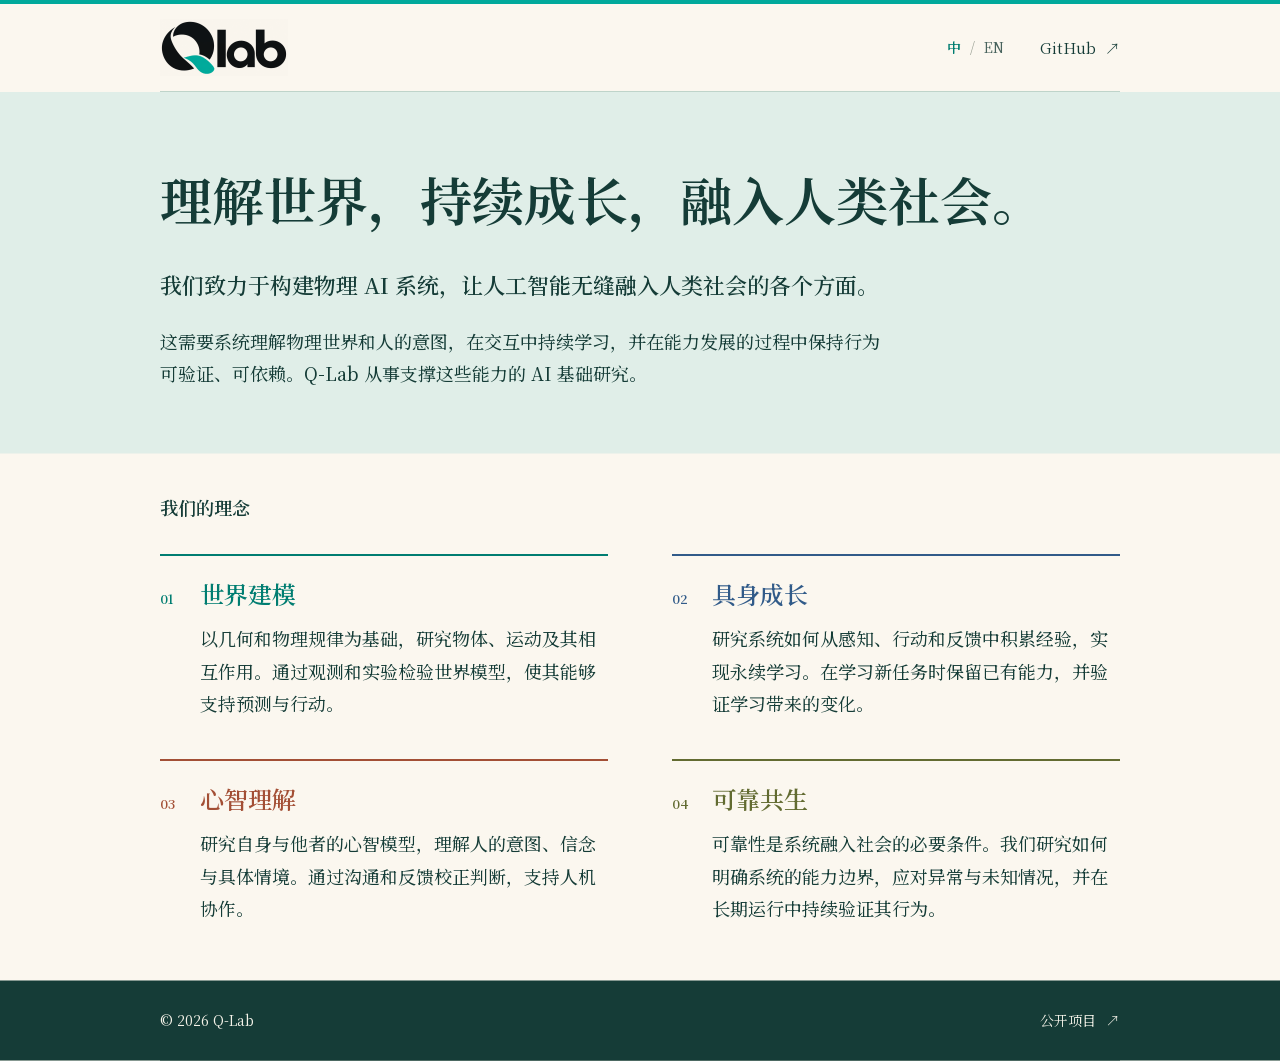
==== commit 65e10197: "Give all headline clauses equal color emphasis" ====
--- a/index.html
+++ b/index.html
@@ -8,7 +8,7 @@
   <meta property="og:site_name" content="Q-Lab">
   <link rel="icon" href="assets/favicon.svg" type="image/svg+xml">
   <link rel="preload" href="assets/fonts/qlab-serif.woff2?v=d0a17ce91c85" as="font" type="font/woff2" crossorigin>
-  <link rel="stylesheet" href="style.css?v=8f4b3980b1e8">
+  <link rel="stylesheet" href="style.css?v=299f2a9f8910">
   <script src="main.js" defer></script>
   <title>Q-Lab · 理解世界，持续成长，融入人类社会</title>
   <meta name="description" content="我们致力于构建物理 AI 系统，让人工智能无缝融入人类社会的各个方面。">
--- a/style.css
+++ b/style.css
@@ -68,7 +68,6 @@
 h1 { font-family: var(--display); font-size: clamp(2.125rem, 5vw, 3.25rem); font-weight: 650; line-height: 1.35; letter-spacing: normal; margin: 0 0 2rem; text-wrap: balance; }
 /* Keep each short clause together when possible; wrap only when space requires it. */
 h1 span { display: inline-block; max-width: 100%; }
-h1 span:nth-child(2) { color: var(--accent); }
 .intro-lead, .intro-mission { margin: 0; }
 .intro-lead { max-width: 34em; font-size: 1.375rem; font-weight: 550; line-height: 1.75; }
 .intro-mission { max-width: 40em; font-size: 1.125rem; line-height: 1.8; margin-top: 1.25rem; }
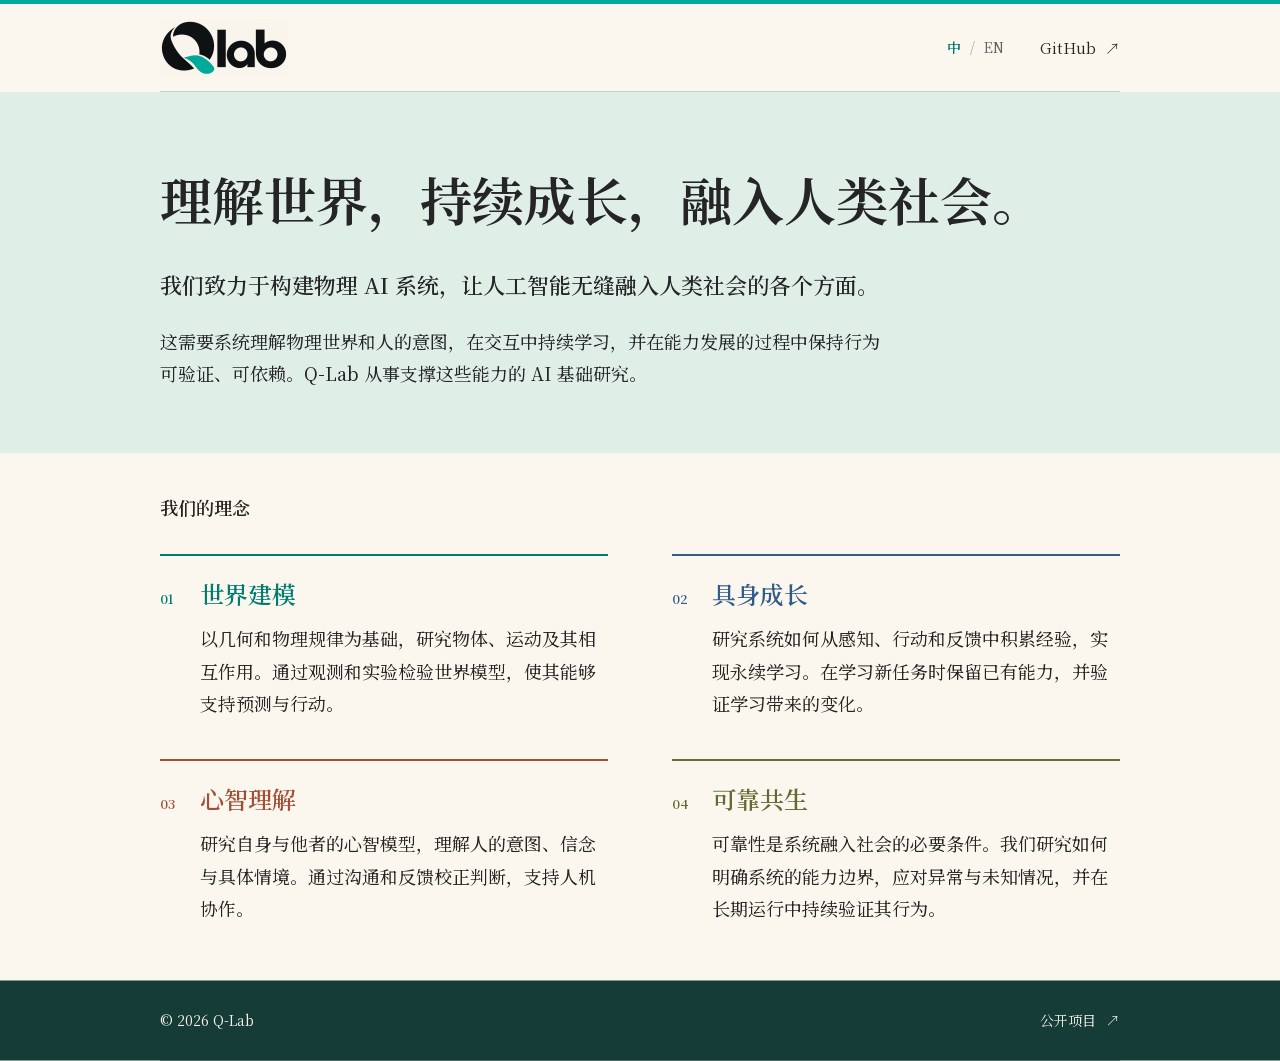
==== commit e94882bb: "Use neutral charcoal text against the colored backgrounds" ====
--- a/index.html
+++ b/index.html
@@ -8,7 +8,7 @@
   <meta property="og:site_name" content="Q-Lab">
   <link rel="icon" href="assets/favicon.svg" type="image/svg+xml">
   <link rel="preload" href="assets/fonts/qlab-serif.woff2?v=d0a17ce91c85" as="font" type="font/woff2" crossorigin>
-  <link rel="stylesheet" href="style.css?v=299f2a9f8910">
+  <link rel="stylesheet" href="style.css?v=29108448439d">
   <script src="main.js" defer></script>
   <title>Q-Lab · 理解世界，持续成长，融入人类社会</title>
   <meta name="description" content="我们致力于构建物理 AI 系统，让人工智能无缝融入人类社会的各个方面。">
--- a/style.css
+++ b/style.css
@@ -23,8 +23,8 @@
 }
 :root {
   --paper: #fbf7ef;
-  --ink: #153c37;
-  --muted: #48635d;
+  --ink: #252525;
+  --muted: #626262;
   --line: #bfd4ca;
   --accent: #007d71;
   --mint: #e0eee8;
@@ -60,7 +60,7 @@
 .header-actions { display: flex; gap: 2rem; align-items: center; }
 .language { display: flex; gap: 9px; align-items: center; min-height: 44px; border: 0; background: transparent; color: var(--muted); font-size: .875rem; line-height: 1.5; padding: 10px 4px; }
 .language-active { color: var(--accent); font-weight: 600; }
-.language-divider { color: #969d91; }
+.language-divider { color: #999; }
 .github-link { display: flex; align-items: center; gap: 9px; min-height: 44px; font-size: .9375rem; }
 .skip-link { position: fixed; top: 12px; left: 16px; z-index: 100; padding: 14px 20px; background: var(--ink); color: white; transform: translateY(-180%); }
 .skip-link:focus { transform: translateY(0); }
